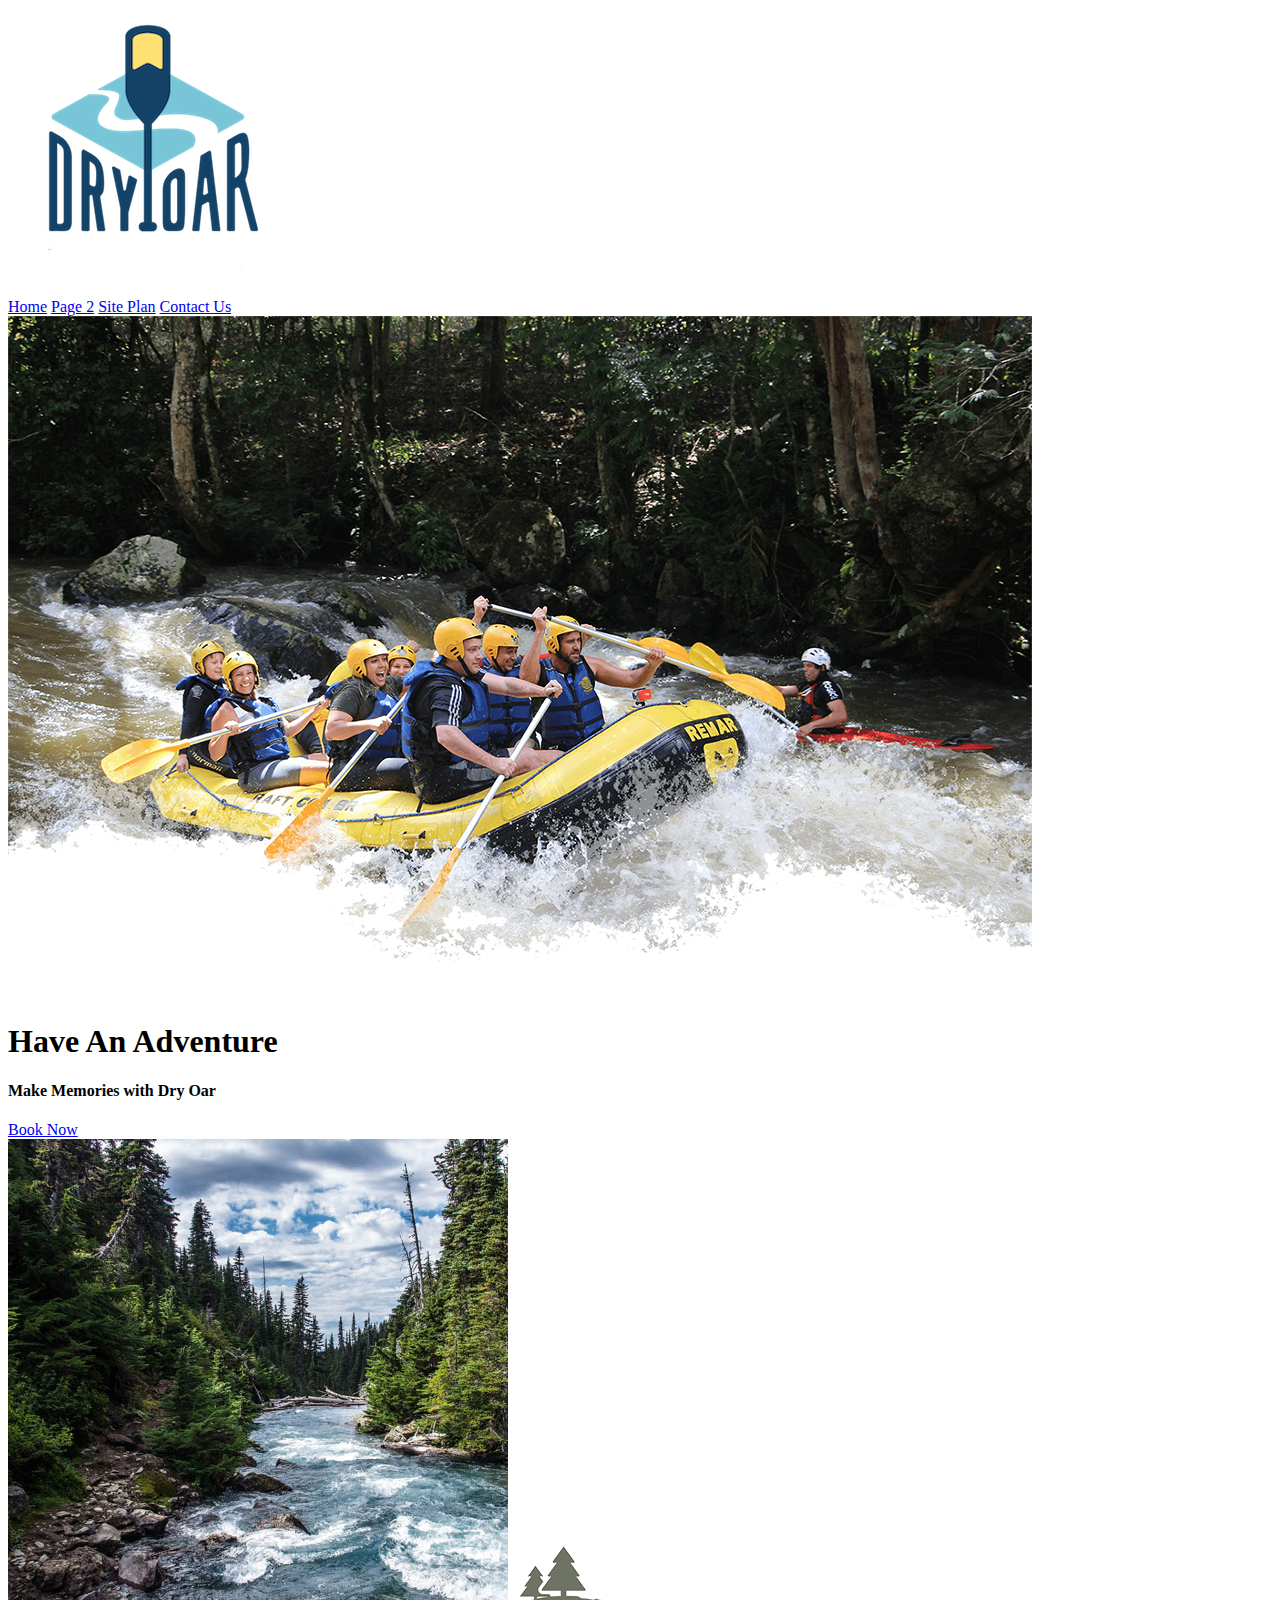
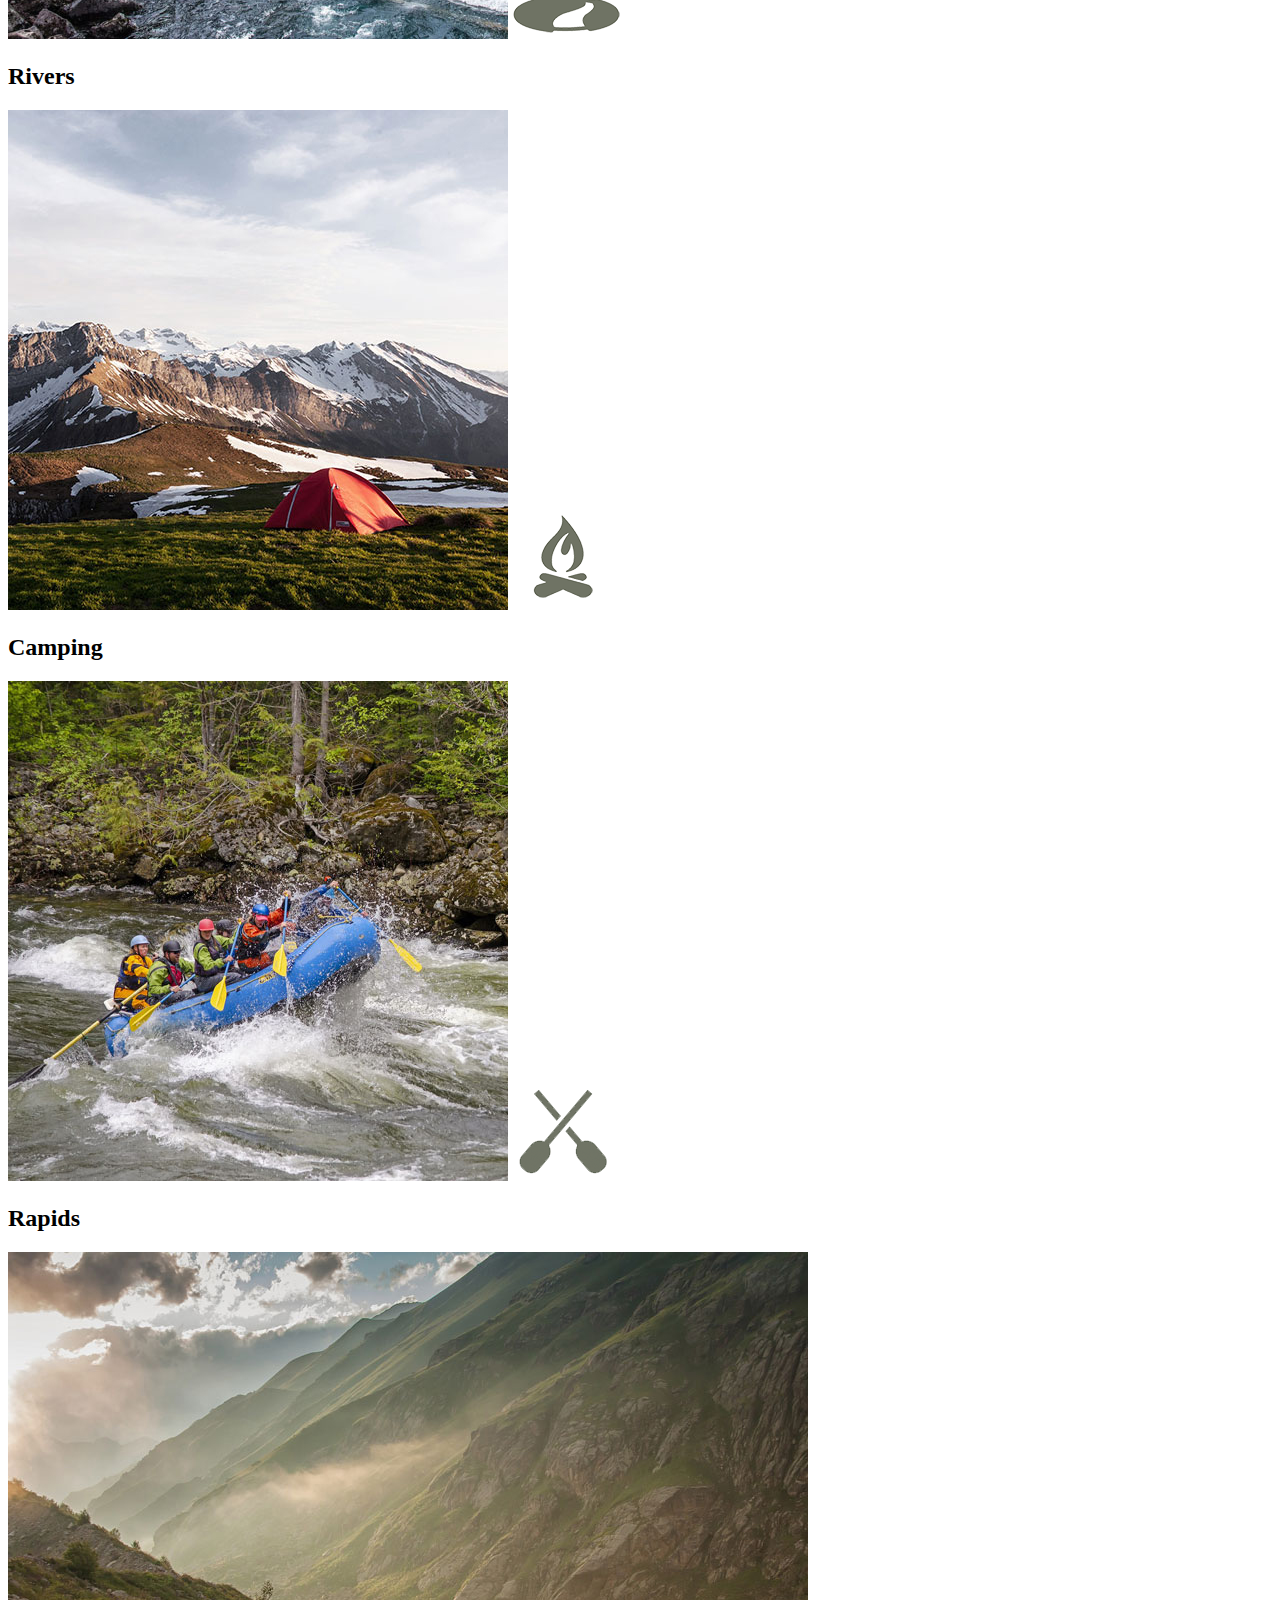
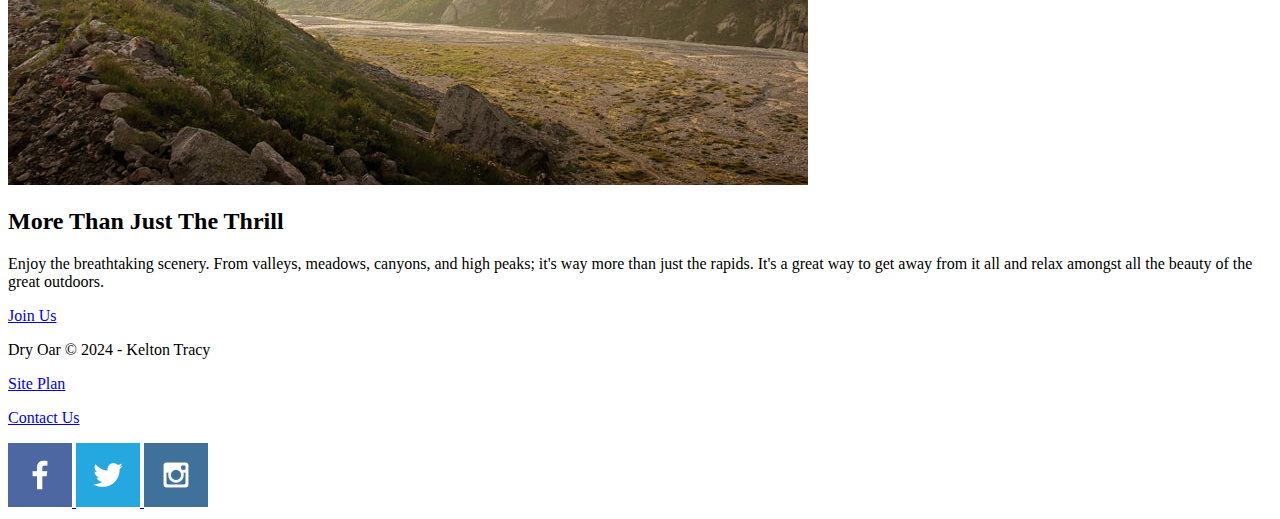
==== wwr/index.html @ 17cdfa33 "Finished the outline for the WWR page" ====
<!DOCTYPE html>
<html lang="en">
<head>
    <meta charset="UTF-8">
    <meta http-equiv="X-UA-Compatible" content="IE=edge">
    <meta name="viewport" content="width=device-width, initial-scale=1.0">
    <title>Whitewater Rafting Vacations | Dry Oar Boating | Home</title>
</head>
<body>
    <header>
        <a id="logo_link" href="index.html">
            <img class ="logo" src="images/logo.png" alt="dryoarlogo.png" alt="Dry Oar Logo">
        </a>
        <nav>
            <a href="index.html">Home</a>
            <a href="#">Page 2</a>
            <a href="site-plan-rafting.html">Site Plan</a>
            <a href="contactus.html">Contact Us</a>
        </nav>
    </header>
    <div id="hero">
        <div id="hero-box">
            <img id="hero-img" src="images/hero.png" alt="People enjoying white water rafting">
        </div>
        <section id="hero-msg">
            <h1 class="home-title">Have An Adventure</h1>
            <h4>Make Memories with Dry Oar </h4>
            <div class='button-box'>
                <a class='book' href="contactus.html">Book Now</a>
            </div>
        </section>
    </div>
    <main class="home-grid">
        <section class="rivers-card">
            <img class="card-img" src="images/rivers.jpg" alt="river in forest">
            <img class="icon" src="images/river_icon.png" alt="river icon">
            <h2>Rivers</h2>
        </section>
        <section class="camping-card">
            <img class="card-img" src="images/camping.jpg" alt="tent in mountains">
            <img class="icon" src="images/fire_icon.png" alt="fire icon">
            <h2>Camping</h2>
        </section>
        <section class="rapids-card">
            <img class="card-img" src="images/rapids.jpg" alt="rafting boat">
            <img class="icon" src="images/oars.png" alt="oars icon">
            <h2>Rapids</h2>
        </section>
        <img class="mountains" src="images/mountains.jpg" alt="Misty mountains">
    <section class="msg">
        <h2>More Than Just The Thrill</h2>
        <p>Enjoy the breathtaking scenery. From valleys, meadows, canyons, and high peaks; it's way more than just the rapids. It's a great way to get away from it all and relax amongst all the beauty of the great outdoors. </p>
        <a class='join' href="rivers.html">Join Us</a>
    </section>
    </main>
    <footer>
        <p>Dry Oar &copy; 2024 - Kelton Tracy</p>
        <p><a href="site-plan-rafting.html">Site Plan</a></p>
        <p><a href="contactus.html">Contact Us</a></p>
        <div class="social">
            <a href="https://facebook.com">
                <img src="images/facebook.png" alt="fb icon">
            </a>
            <a href="https://twitter.com">
                <img src="images/twitter.png" alt="twitter icon">
            </a>
            <a href="https://instagram.com">
                <img src="images/instagram.png" alt="instagram icon">
            </a>
        </div>
    </footer>
</body>
</html>
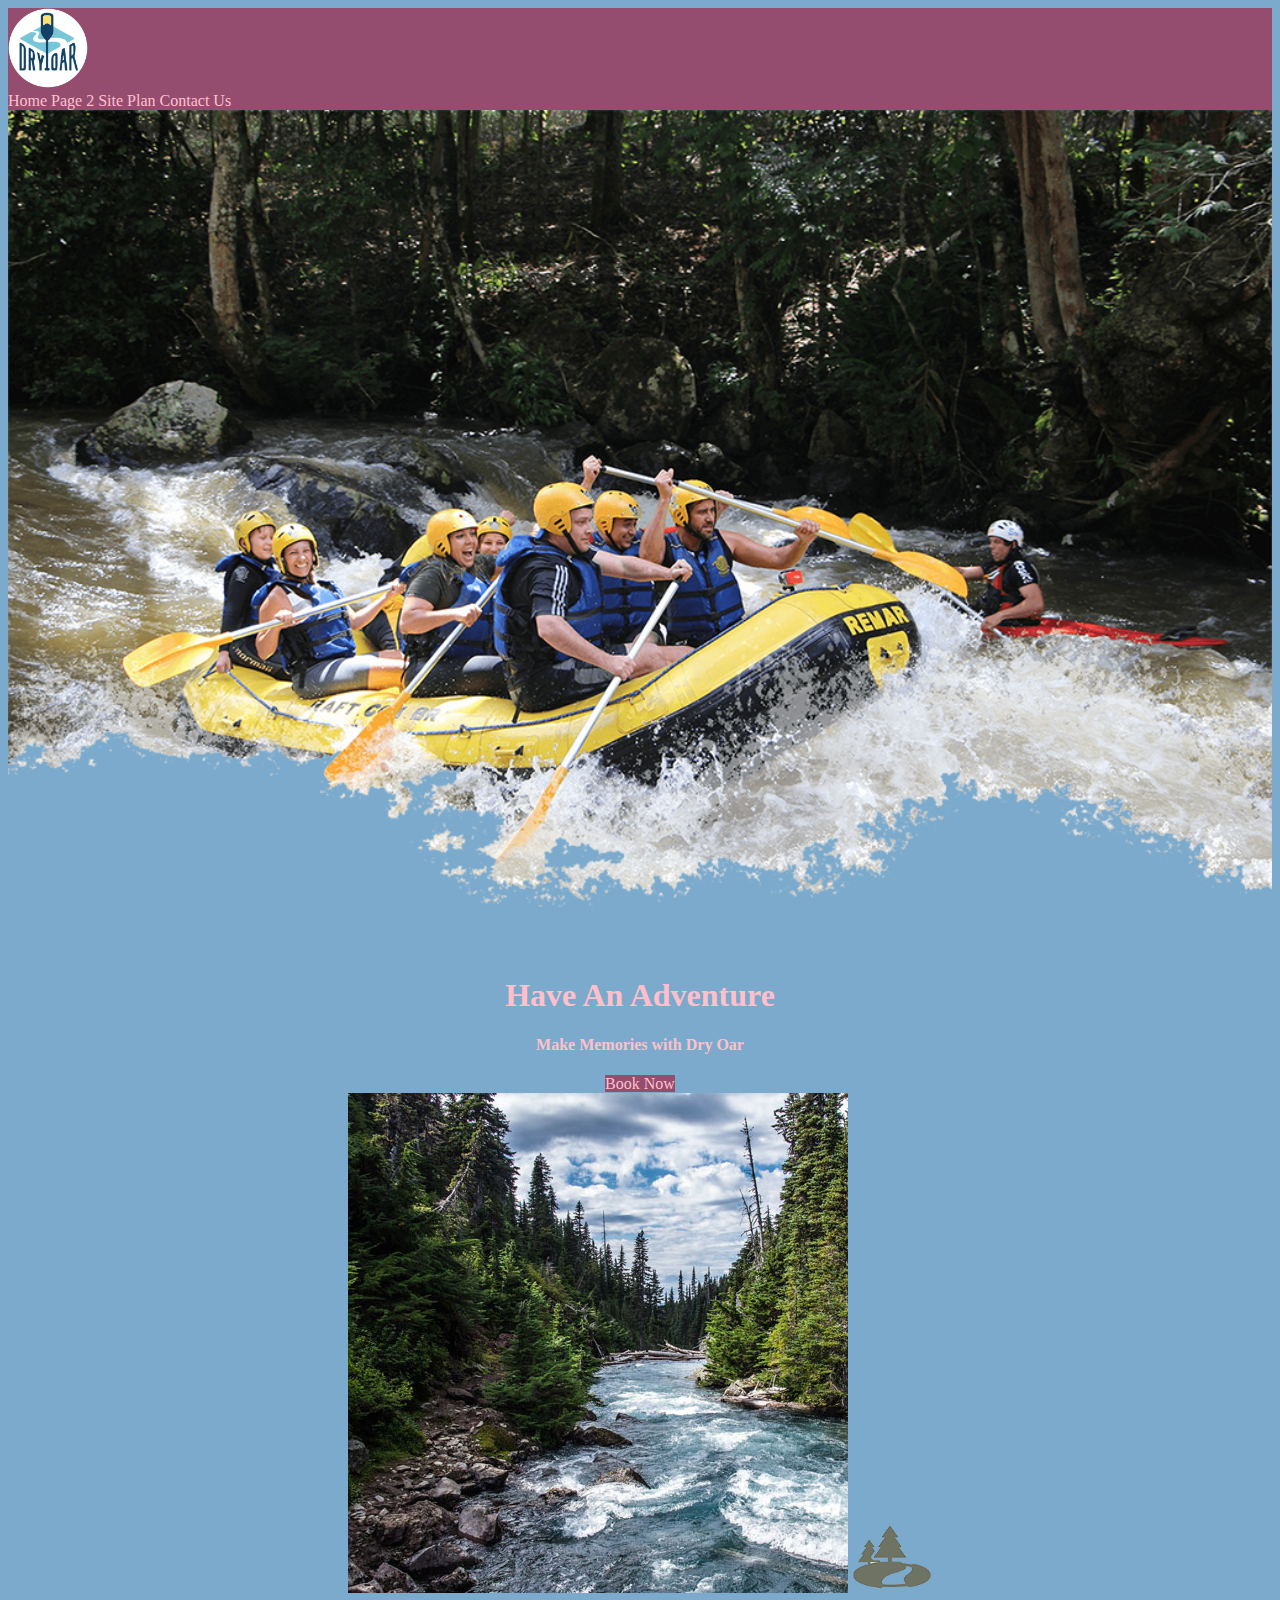
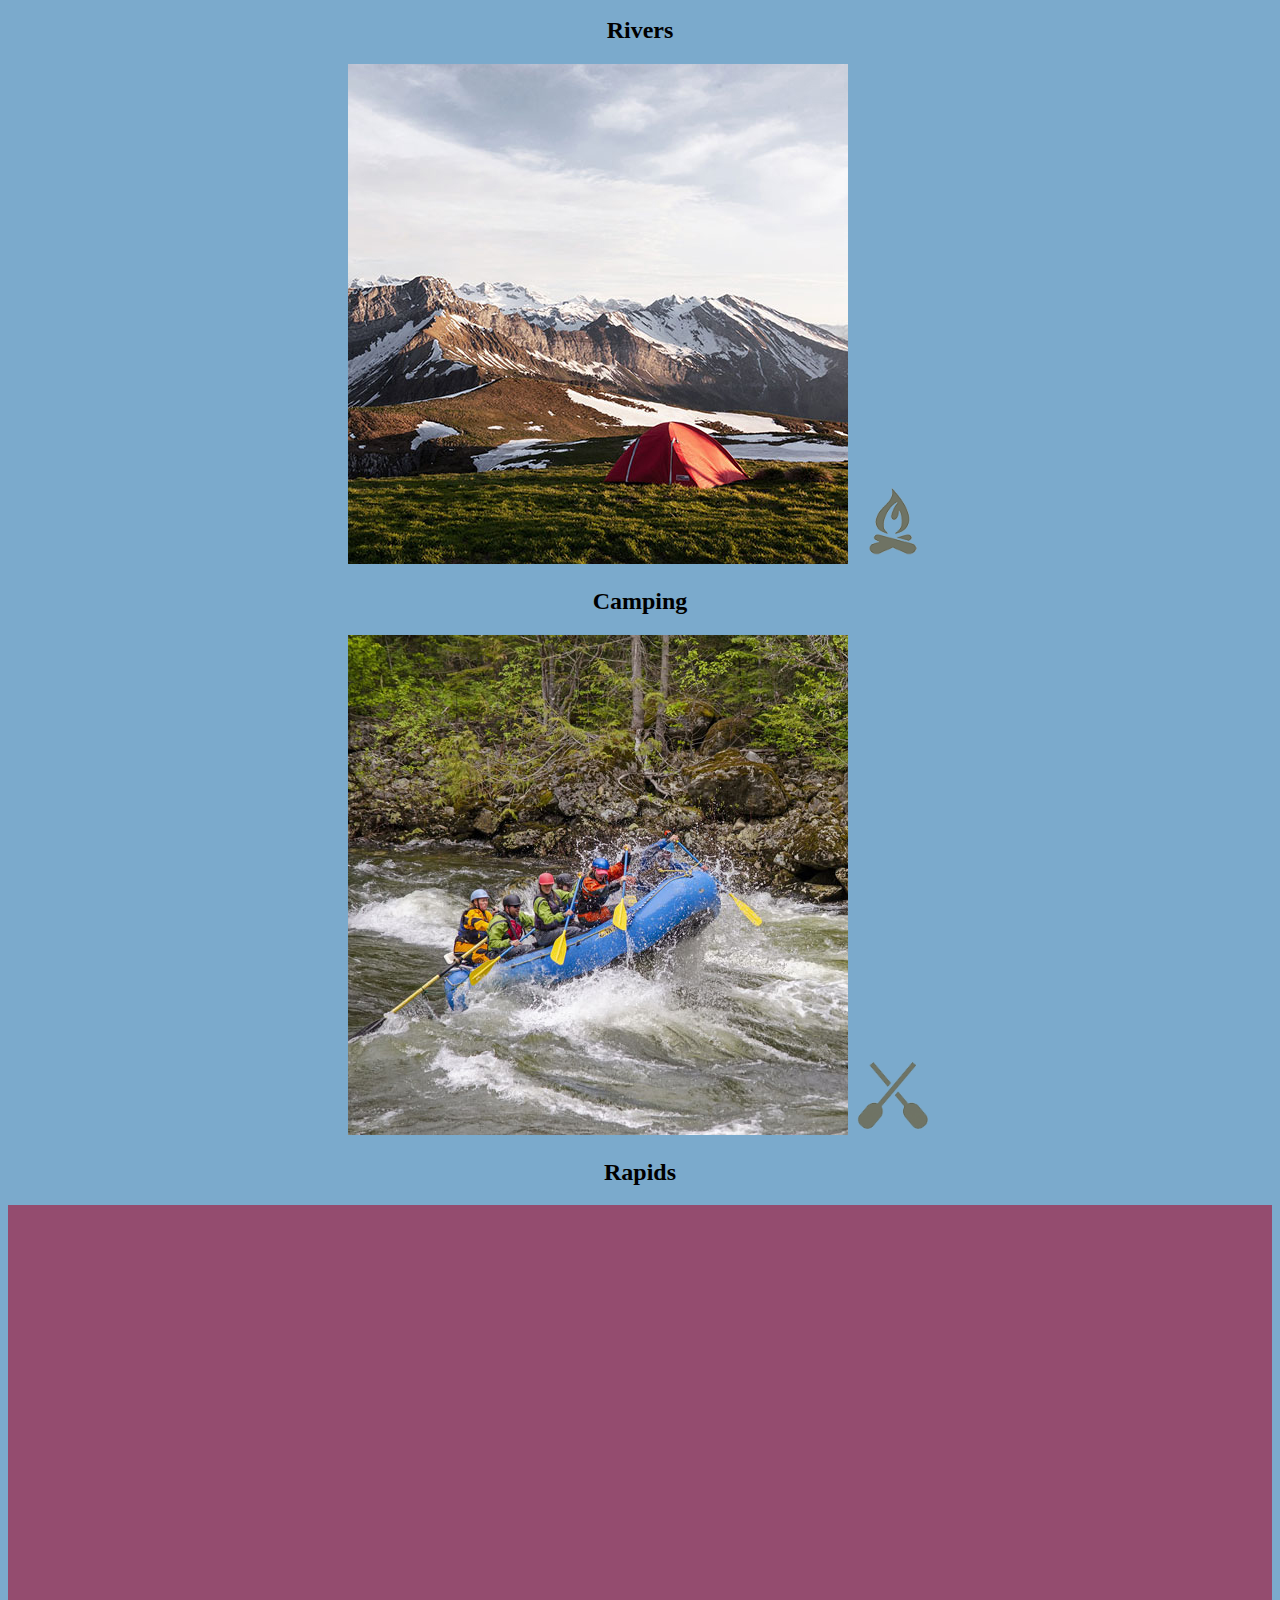
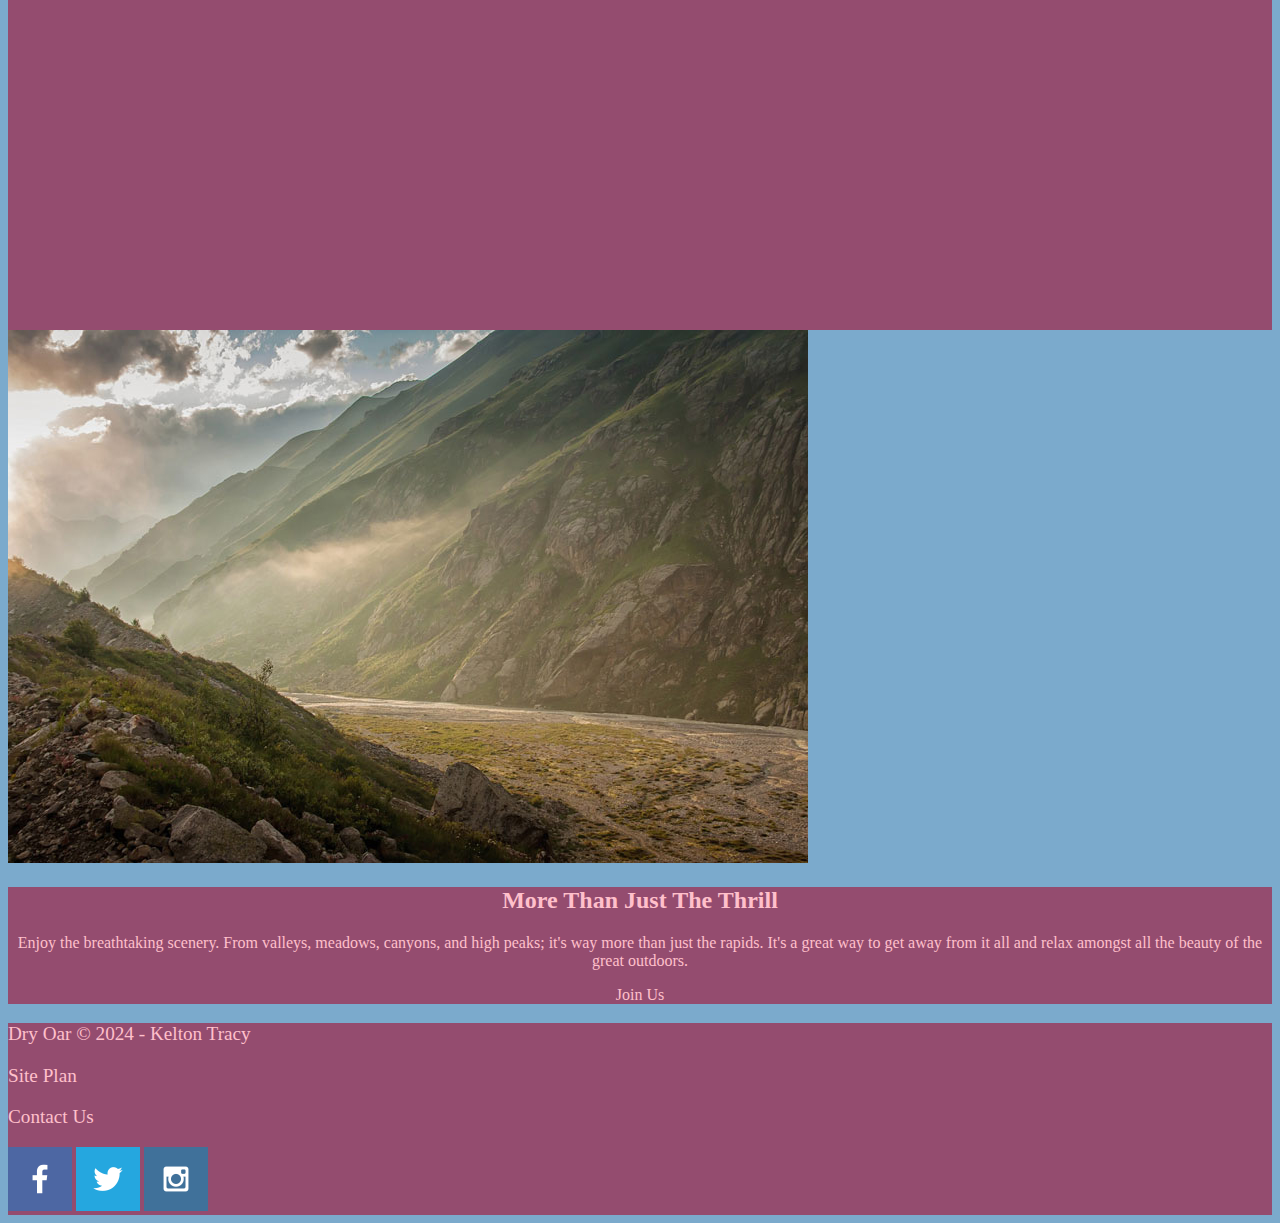
==== commit 5188bc08: "finished Adding More HTML and CSS to my WWR site" ====
--- a/wwr/index.html
+++ b/wwr/index.html
@@ -5,8 +5,10 @@
     <meta http-equiv="X-UA-Compatible" content="IE=edge">
     <meta name="viewport" content="width=device-width, initial-scale=1.0">
     <title>Whitewater Rafting Vacations | Dry Oar Boating | Home</title>
+    <link rel="stylesheet" href="styles/style.css">
 </head>
 <body>
+    <div id="content">
     <header>
         <a id="logo_link" href="index.html">
             <img class ="logo" src="images/logo.png" alt="dryoarlogo.png" alt="Dry Oar Logo">
@@ -46,6 +48,7 @@
             <img class="icon" src="images/oars.png" alt="oars icon">
             <h2>Rapids</h2>
         </section>
+        <div id="background"></div>
         <img class="mountains" src="images/mountains.jpg" alt="Misty mountains">
     <section class="msg">
         <h2>More Than Just The Thrill</h2>
@@ -58,16 +61,17 @@
         <p><a href="site-plan-rafting.html">Site Plan</a></p>
         <p><a href="contactus.html">Contact Us</a></p>
         <div class="social">
-            <a href="https://facebook.com">
+            <a href="https://facebook.com" target ="_blank">
                 <img src="images/facebook.png" alt="fb icon">
             </a>
-            <a href="https://twitter.com">
+            <a href="https://twitter.com" target ="_blank">
                 <img src="images/twitter.png" alt="twitter icon">
             </a>
-            <a href="https://instagram.com">
+            <a href="https://instagram.com" target="_blank">
                 <img src="images/instagram.png" alt="instagram icon">
             </a>
         </div>
     </footer>
+    </div>
 </body>
 </html>--- a/wwr/styles/style.css
+++ b/wwr/styles/style.css
@@ -0,0 +1,89 @@
+#content {
+    max-width: 1600px;
+    margin: 0 auto;
+}
+
+nav a {
+    text-align: center;
+    color: pink;
+    text-decoration: none;
+}
+
+#hero-msg h1, #hero-msg h4 {
+    text-align: center;
+}
+
+.button-box {
+    text-align: center;
+}
+
+main section {
+    text-align: center;
+}
+
+#background {
+    height: 725px;
+    background-color:#944C6F;
+}
+
+body {
+    background-color:#7BAACC;
+}
+header {
+    background-color:#944C6F;
+}
+nav a:hover {
+    background-color: white;
+    color:red
+}
+.book, .join {
+    background-color:#944C6F;
+    color:pink;
+    text-decoration: none;
+}
+.book:hover, .join:hover {
+    background-color:#944C6F;
+    color:red
+}
+
+.msg {
+    background-color:#944C6F;
+}
+footer {
+    background-color:#944C6F;
+    color:pink
+}
+.home-title {
+    color: pink
+}
+h4 {
+    color: pink
+}
+.msg h2 {
+    color: pink
+}
+.msg p {
+    color:pink
+}
+footer a {
+    color:pink;
+    text-decoration: none;
+}
+footer a:hover {
+    color: red
+}
+.icon {
+    width: 80px
+}
+.logo {
+    width: 80px
+}
+#hero-img {
+    width: 100%
+}
+footer p {
+    font-size: 1.2em;
+}
+footer p a:hover {
+    text-decoration: underline;
+}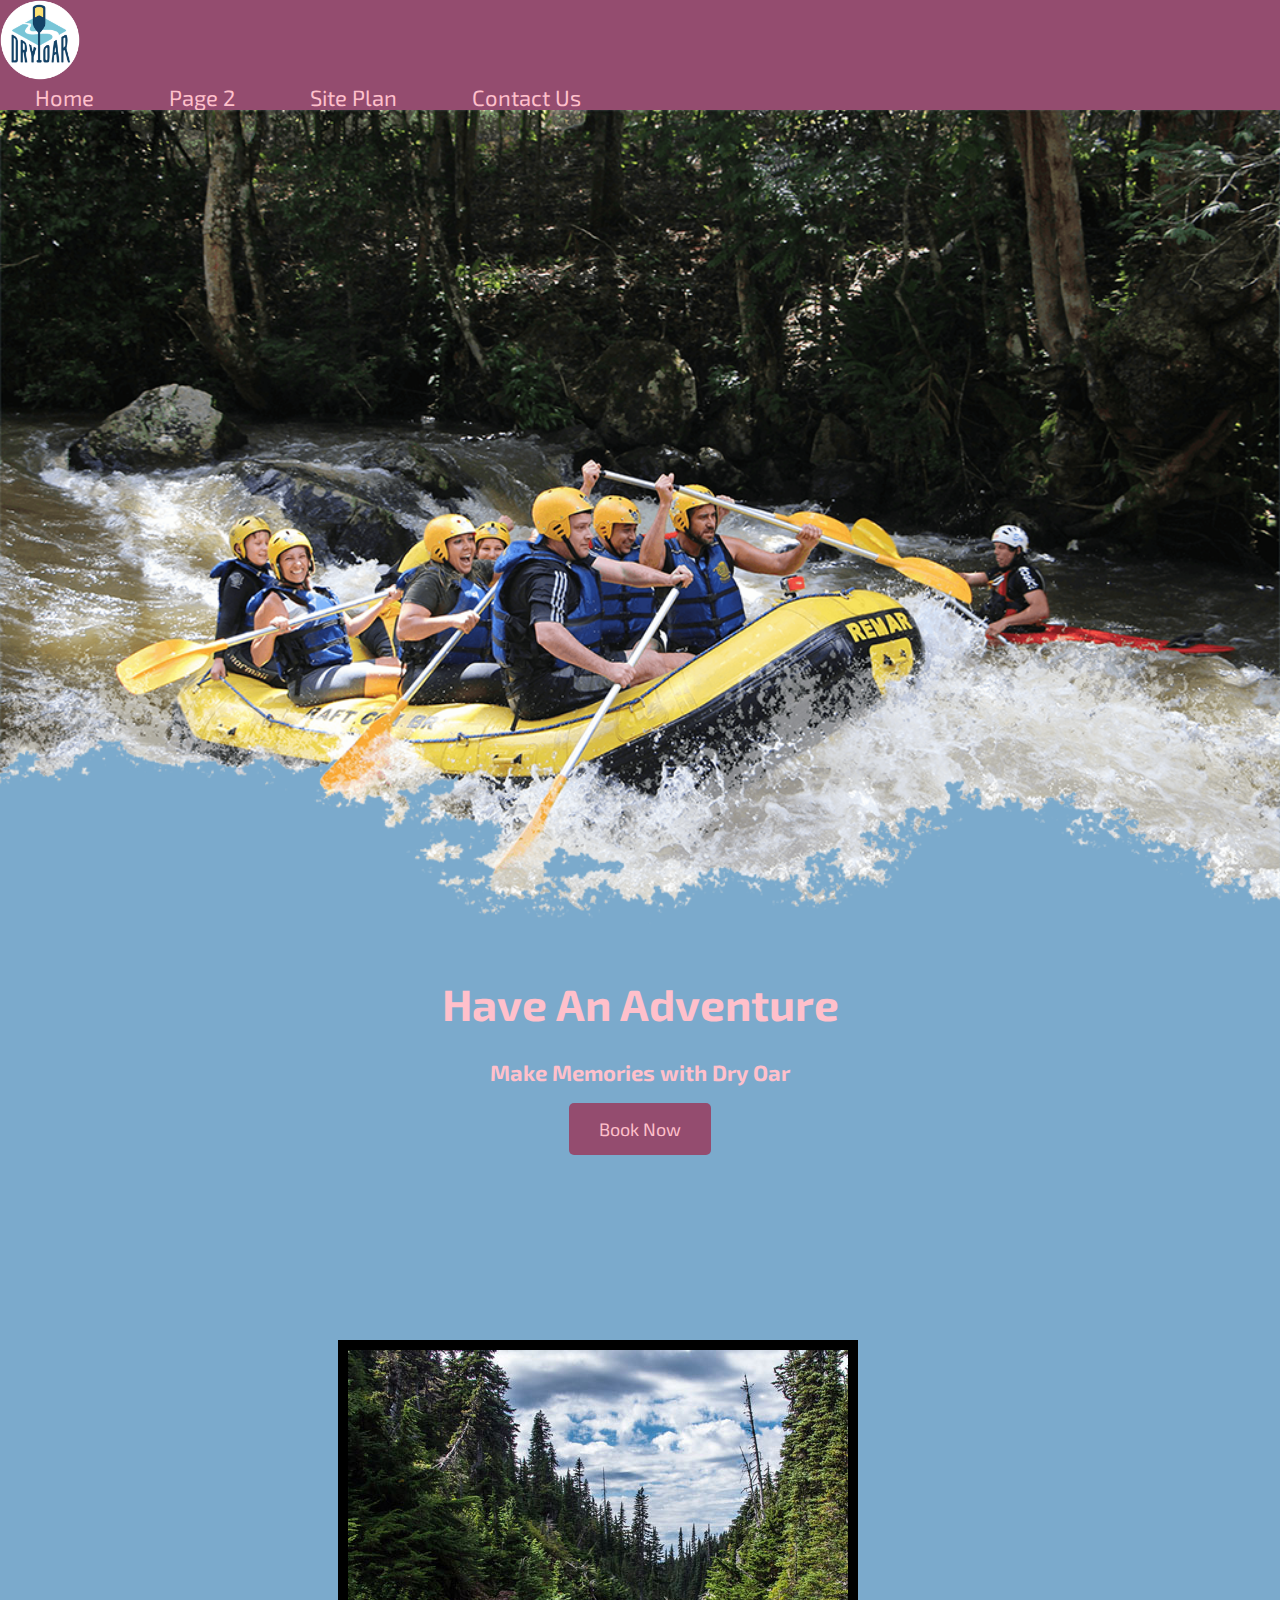
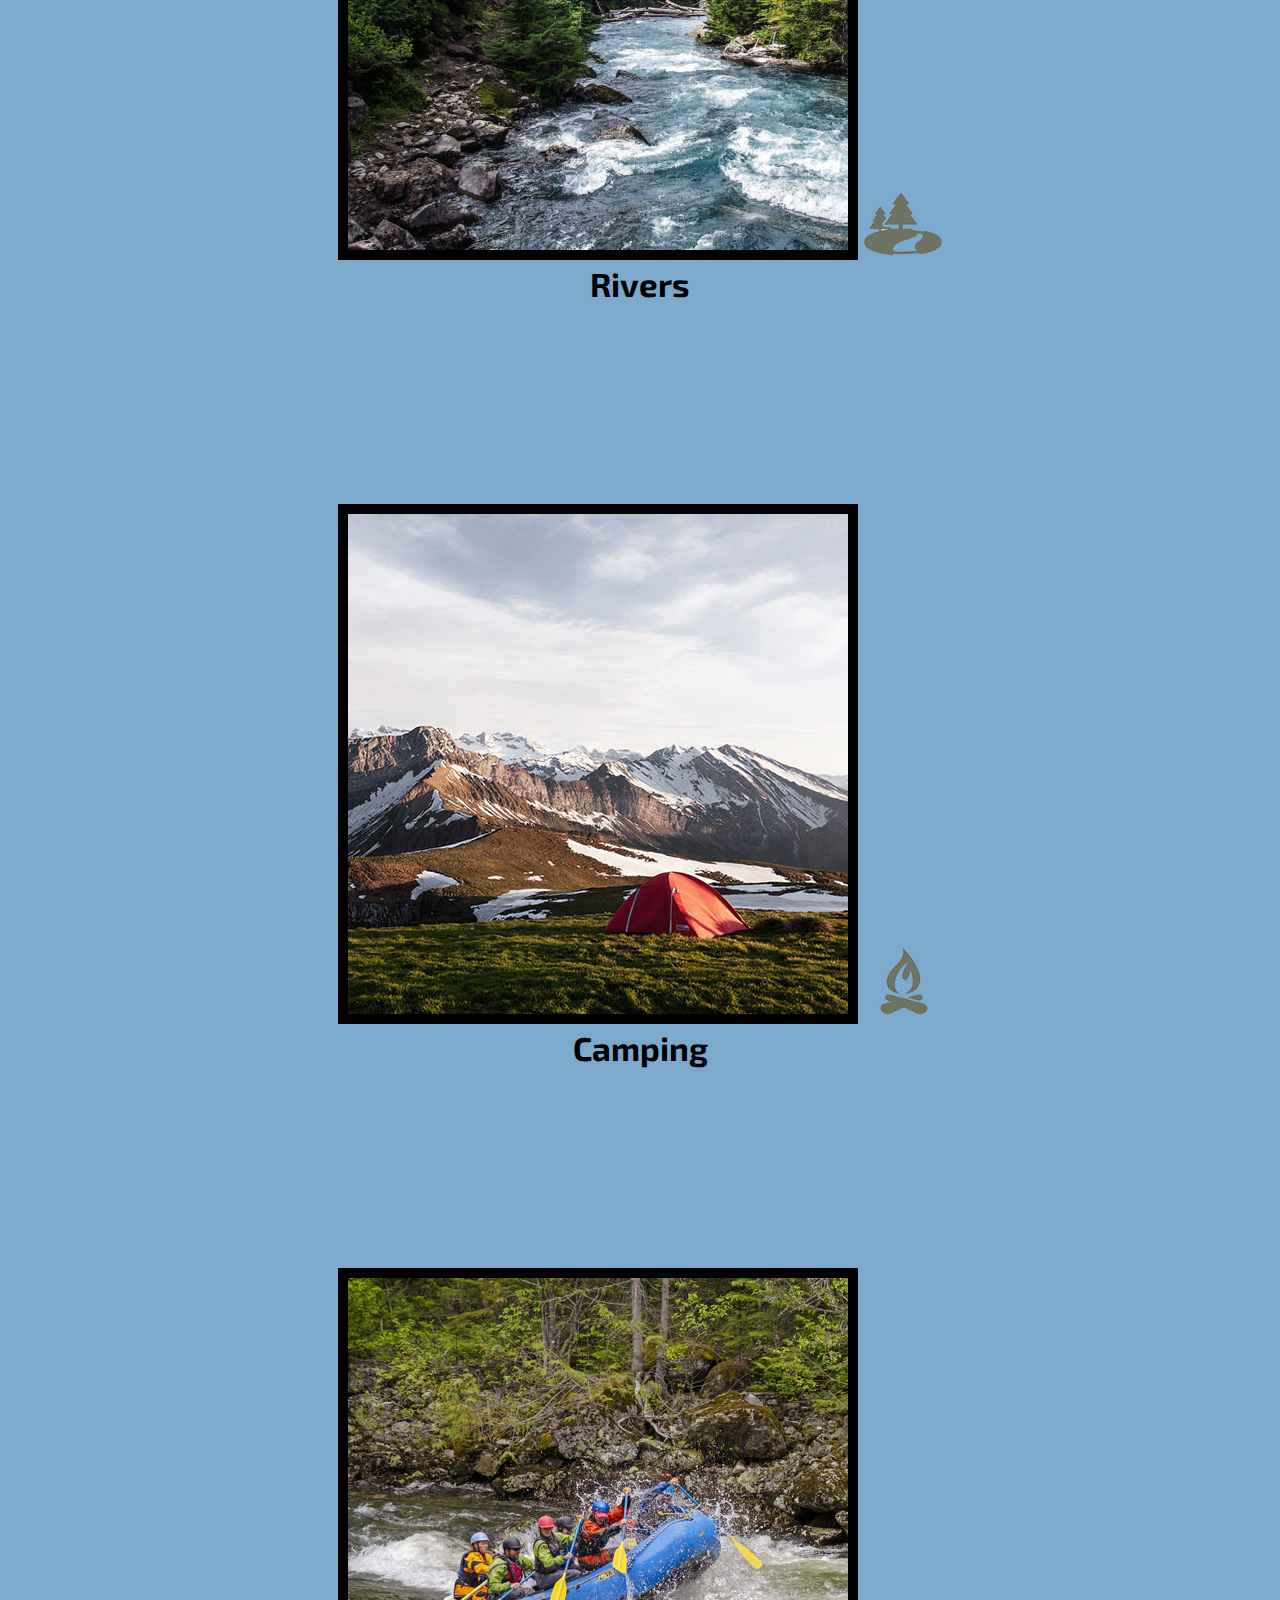
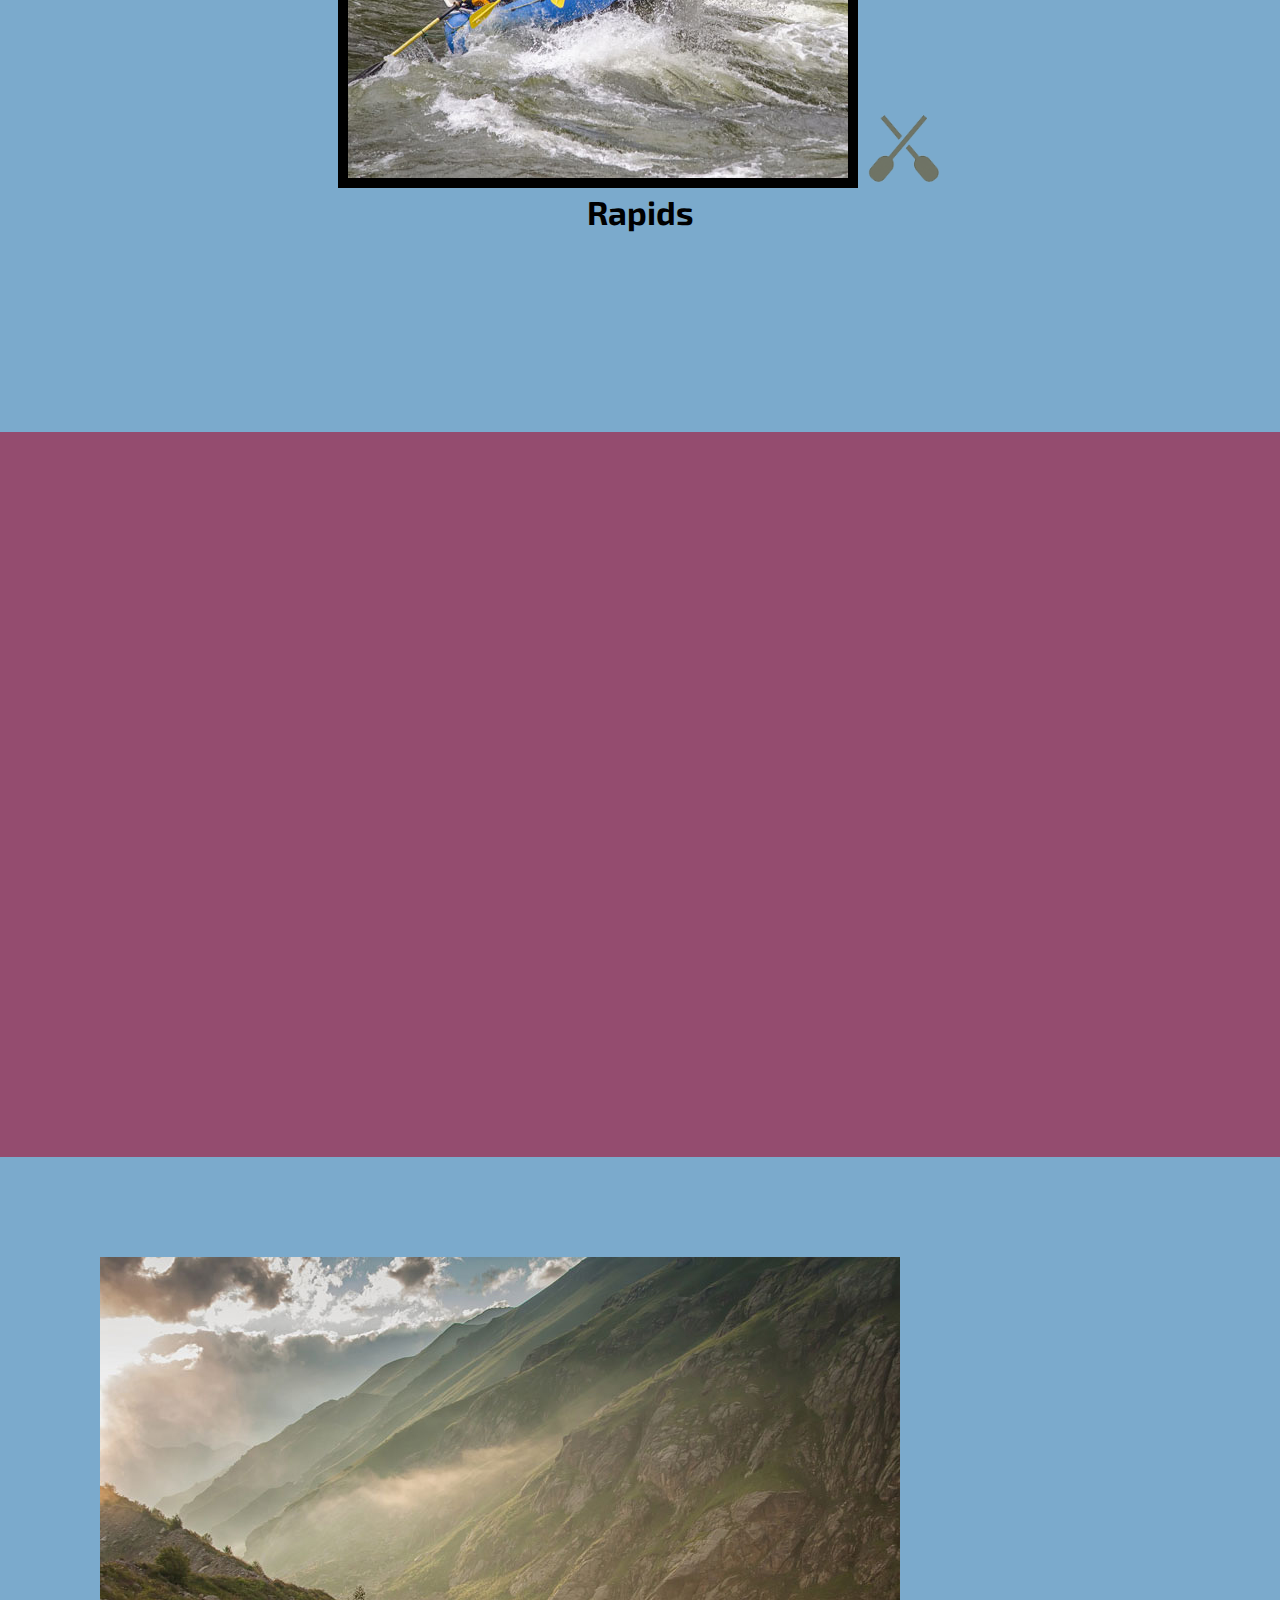
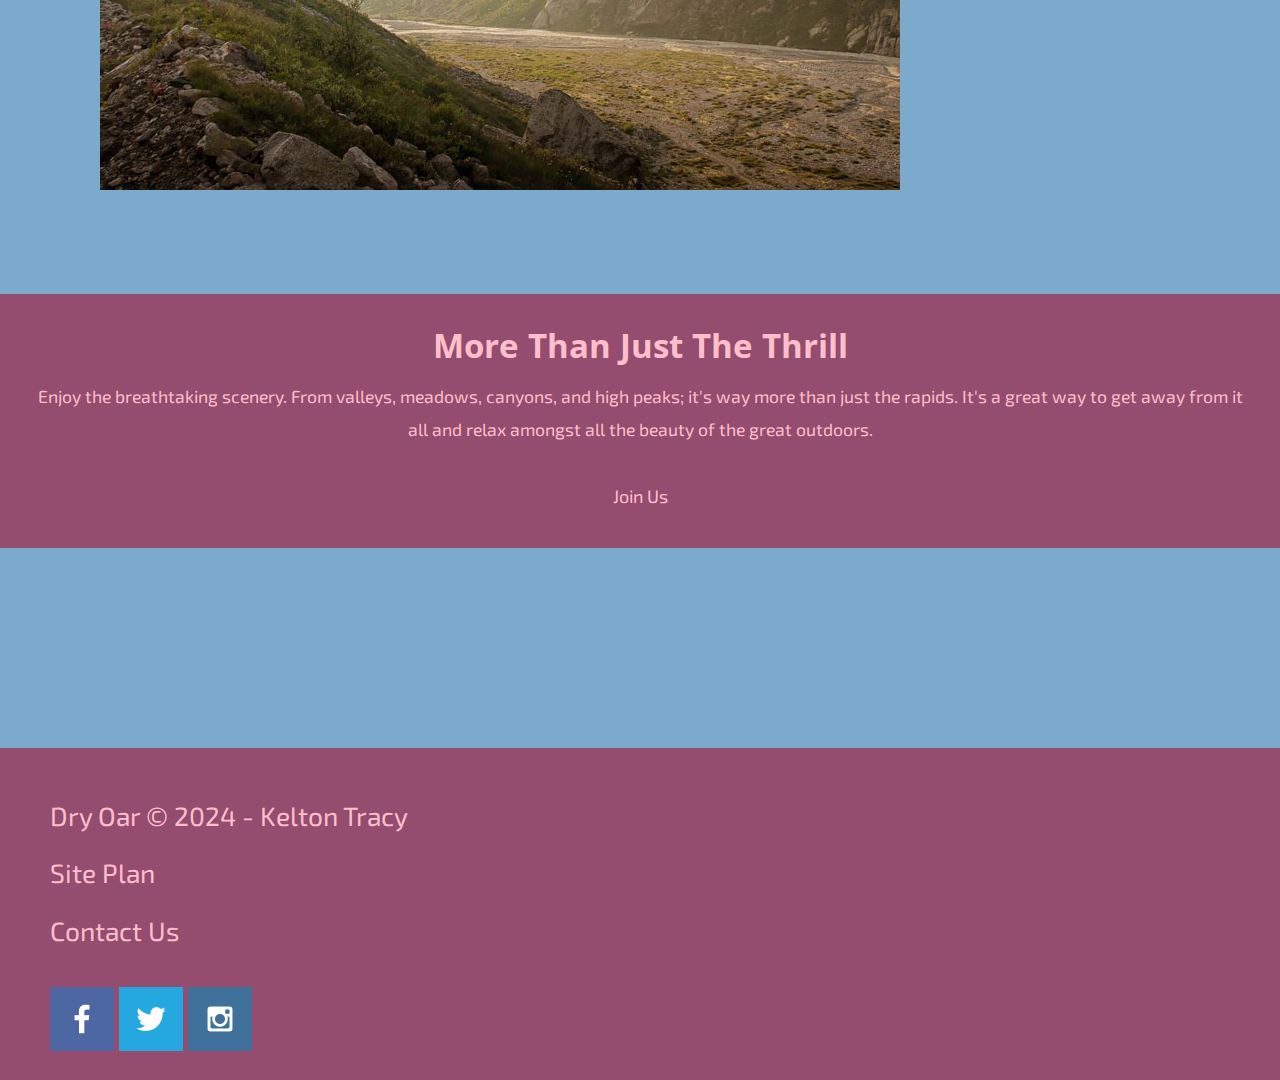
==== commit 2370ea88: "I finished the ICE6 challenge" ====
--- a/wwr/index.html
+++ b/wwr/index.html
@@ -11,7 +11,7 @@
     <div id="content">
     <header>
         <a id="logo_link" href="index.html">
-            <img class ="logo" src="images/logo.png" alt="dryoarlogo.png" alt="Dry Oar Logo">
+            <img class ="logo" src="images/logo.png" alt="Dry Oar Logo">
         </a>
         <nav>
             <a href="index.html">Home</a>
--- a/wwr/styles/style.css
+++ b/wwr/styles/style.css
@@ -1,3 +1,5 @@
+@import url('https://fonts.googleapis.com/css2?family=Exo+2:ital,wght@0,100..900;1,100..900&family=Open+Sans:ital,wght@0,300..800;1,300..800&display=swap');
+
 #content {
     max-width: 1600px;
     margin: 0 auto;
@@ -7,6 +9,7 @@
     text-align: center;
     color: pink;
     text-decoration: none;
+    padding: 35px;
 }
 
 #hero-msg h1, #hero-msg h4 {
@@ -28,7 +31,15 @@
 
 body {
     background-color:#7BAACC;
+    font-family: 'Exo 2', sans-serif;
+    font-size: 22px;
+    margin: 0;
+    padding: 0;
 }
+h2 {
+    margin: 0;
+}
+
 header {
     background-color:#944C6F;
 }
@@ -40,6 +51,10 @@
     background-color:#944C6F;
     color:pink;
     text-decoration: none;
+    font-size: 18px;
+    padding: 15px 30px;
+    margin-top: 50px;
+    border-radius: 5px;
 }
 .book:hover, .join:hover {
     background-color:#944C6F;
@@ -48,22 +63,32 @@
 
 .msg {
     background-color:#944C6F;
+    line-height: 1.5em;
+    padding: 35px;
 }
 footer {
     background-color:#944C6F;
-    color:pink
+    color:pink;
+    padding: 25px 50px;
+    margin-top: 200px;
 }
 .home-title {
-    color: pink
+    color: pink;
+    font-family: 'Exo 2', sans-serif;
+    font-size: 2em;
+    margin-top: 10px;
 }
 h4 {
     color: pink
 }
 .msg h2 {
-    color: pink
+    color: pink;
+    font-family: 'Open sans', sans-serif;
 }
 .msg p {
-    color:pink
+    color:pink;
+    font-size: .8em;
+    padding-bottom: 15px;
 }
 footer a {
     color:pink;
@@ -73,7 +98,8 @@
     color: red
 }
 .icon {
-    width: 80px
+    width: 80px;
+    padding-top: 15px;
 }
 .logo {
     width: 80px
@@ -86,4 +112,22 @@
 }
 footer p a:hover {
     text-decoration: underline;
+}
+#logo_link {
+    padding-top: 5px;
+}
+footer .social img {
+    padding-top: 15px;
+}
+.rivers-card, .camping-card, .rapids-card {
+    margin: 200px 0;
+}
+.card-img {
+    border: 10px solid black
+}
+main section img {
+    box-sizing: border-box;
+}
+.mountains {
+    margin: 100px;
 }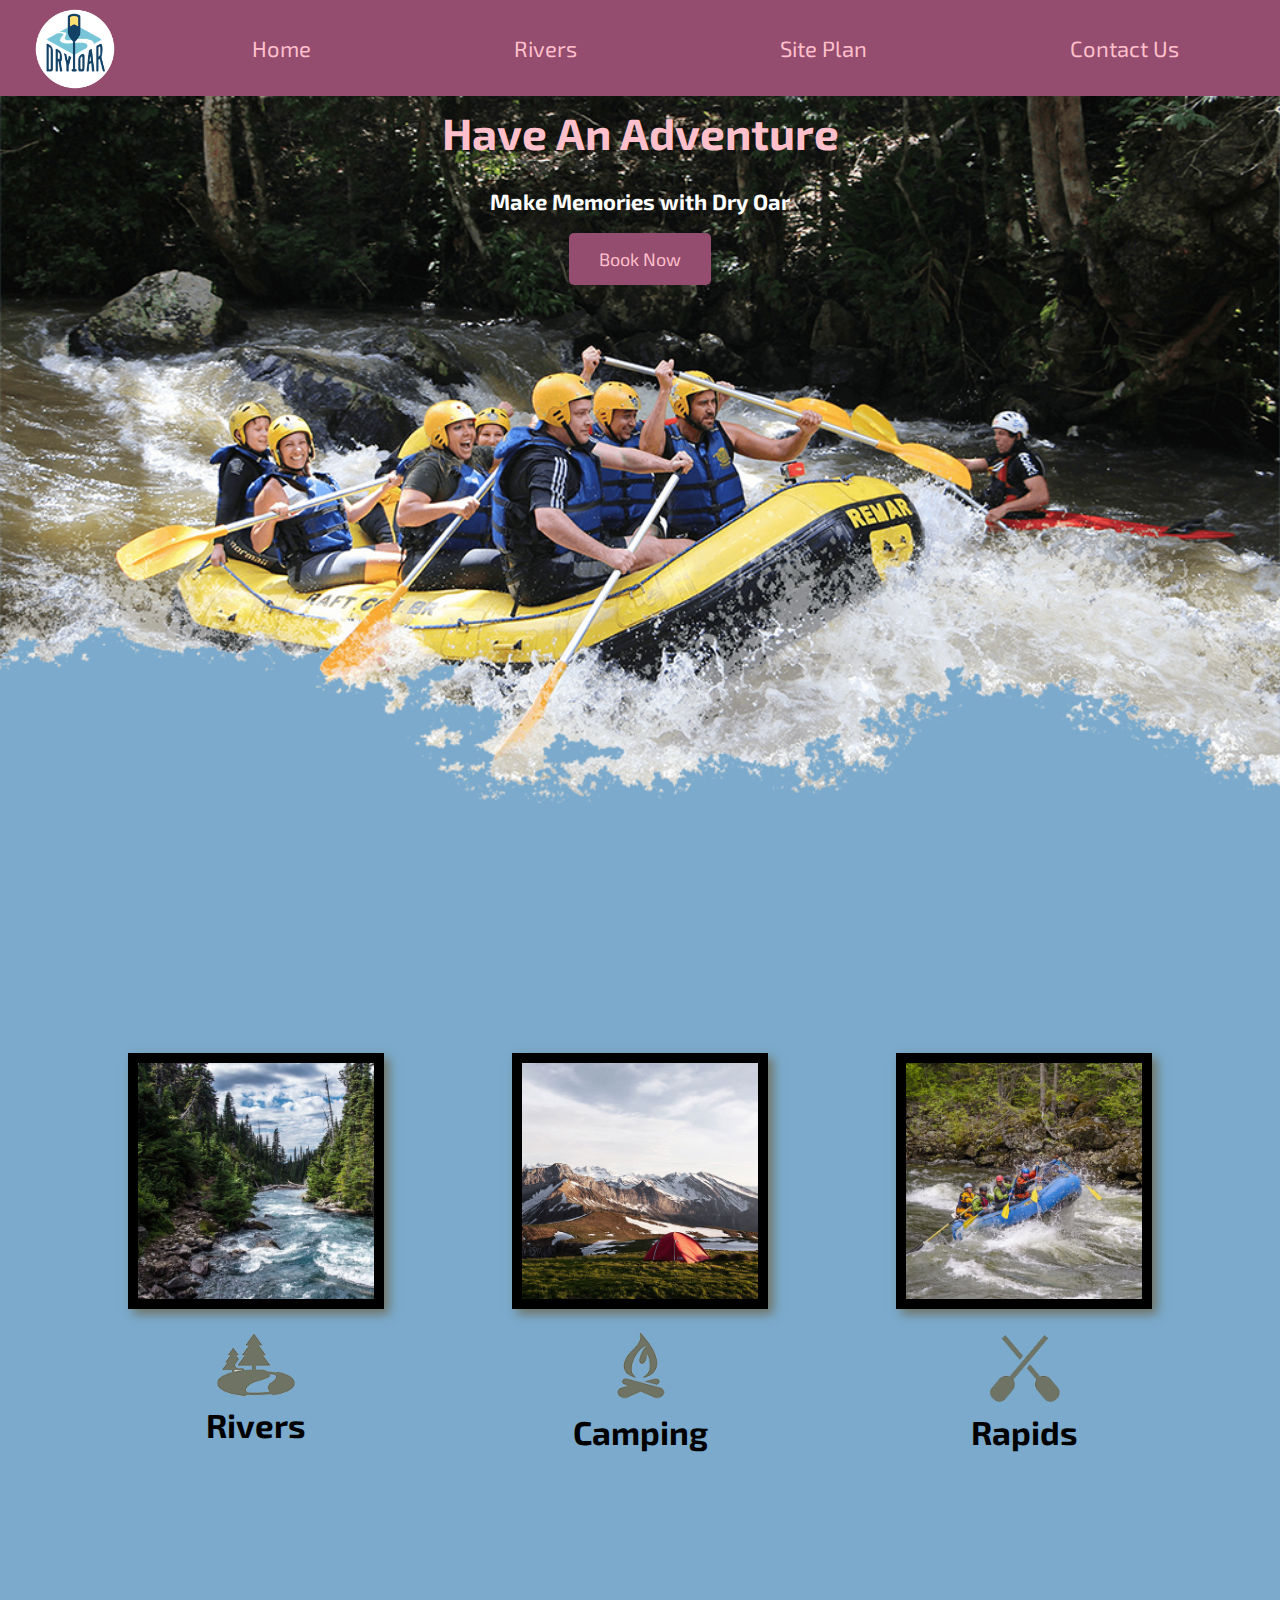
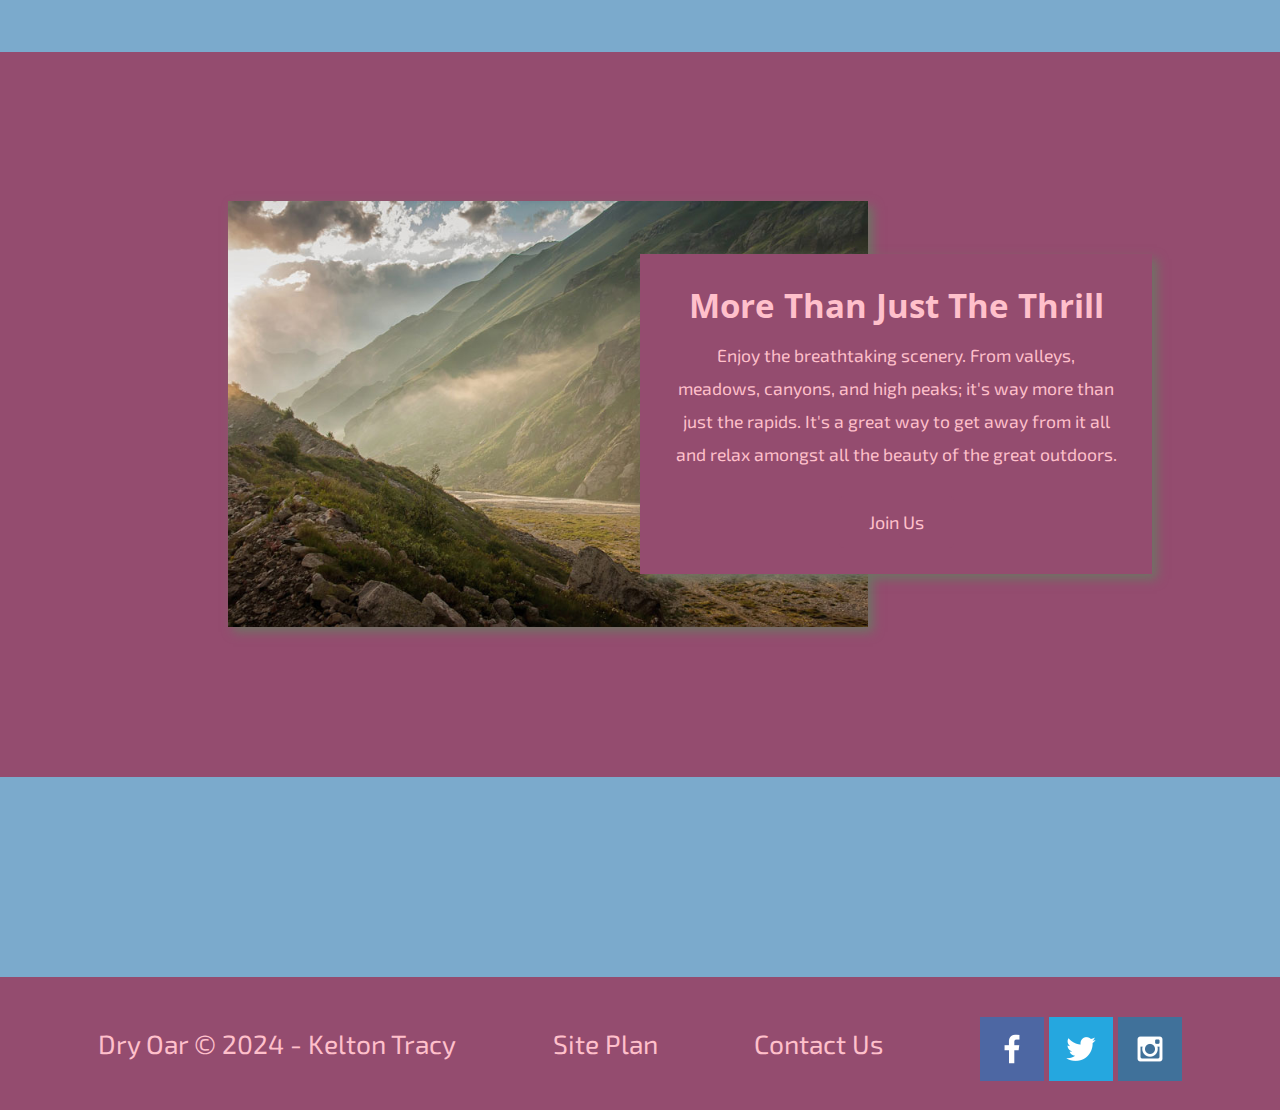
==== commit f6a9fa5c: "I have finished the second page of the WWR page." ====
--- a/wwr/index.html
+++ b/wwr/index.html
@@ -15,7 +15,7 @@
         </a>
         <nav>
             <a href="index.html">Home</a>
-            <a href="#">Page 2</a>
+            <a href="rivers.html">Rivers</a>
             <a href="site-plan-rafting.html">Site Plan</a>
             <a href="contactus.html">Contact Us</a>
         </nav>
--- a/wwr/styles/style.css
+++ b/wwr/styles/style.css
@@ -42,6 +42,8 @@
 
 header {
     background-color:#944C6F;
+    display: grid;
+    grid-template-columns: 150px auto;
 }
 nav a:hover {
     background-color: white;
@@ -71,6 +73,9 @@
     color:pink;
     padding: 25px 50px;
     margin-top: 200px;
+    display: flex;
+    justify-content: space-around;
+    align-items: center;
 }
 .home-title {
     color: pink;
@@ -115,6 +120,8 @@
 }
 #logo_link {
     padding-top: 5px;
+    justify-self: center;
+    align-self: center;
 }
 footer .social img {
     padding-top: 15px;
@@ -123,11 +130,146 @@
     margin: 200px 0;
 }
 .card-img {
-    border: 10px solid black
+    border: 10px solid black;
+    transition: transform .5s;
+    box-shadow: 5px 5px 10px #6f7364;
+}
+.card-img:hover {
+    opacity: .6;
+    transform: scale(1.1);
 }
 main section img {
     box-sizing: border-box;
 }
 .mountains {
     margin: 100px;
+}
+
+nav {
+    display: flex;
+    justify-content: space-around;
+}
+
+#hero {
+    display: grid;
+    grid-template-columns: 1fr 3fr 1fr;
+    margin-top: -100px;
+}
+
+#hero-box {
+    grid-column: 1/4;
+    grid-row: 1/3;
+    z-index: -1;
+}
+
+#hero-msg {
+    grid-column: 2/3;
+    grid-row: 1/2;
+    margin-top: 100px;
+}
+#hero-msg h4 {
+    color: white;
+}
+
+.home-grid {
+    display: grid;
+    grid-template-columns: repeat(10, 1fr);
+}
+
+.card-img, .mountains {
+    width: 100%;
+}
+
+.rivers-card {
+    grid-column: 2/4;
+    grid-row: 2/3;
+}
+
+.camping-card {
+    grid-column: 5/7;
+    grid-row: 2/3;
+}
+
+.rapids-card {
+    grid-column: 8/10;
+    grid-row: 2/3;
+}
+
+#background {
+    grid-column: 1/11;
+    grid-row: 4/9;
+}
+
+.mountains {
+    grid-column: 2/7;
+    grid-row: 5/8;
+    box-shadow: 5px 5px 10px #6f7364;
+}
+
+.msg {
+    grid-column: 6/10;
+    grid-row: 6/7;
+    box-shadow: 5px 5px 10px #6f7364;
+}
+
+.lines{
+    display: grid;
+    grid-template-columns: 1fr 1fr;
+}
+#pic{
+    justify-self: center;
+    grid-column: 1/2;
+    grid-row: 2/3;
+}
+#idk{
+    grid-column: 1/2;
+    justify-self: center;
+}
+#line{
+    grid-column: 2/3;
+    grid-row: 2/3;
+}
+
+@media screen and (max-width: 900px) {
+    #hero, .home-grid {
+        display: block;
+        height: auto;
+    }
+    nav, footer {
+        flex-direction: column;
+    }
+    nav a {
+        display: block;
+        padding: 15px;
+    }
+    #hero {
+        margin-top: 0;
+    }
+    #hero-msg {
+        margin-top: 0;
+    }
+    #hero-msg h4 {
+        display: none;
+    }
+    #hero-msg h1 {
+        color: #6f7364;
+    }
+    .home-title {
+        font-size: 25px;
+    }
+    .rivers-card, .camping-card, .rapids-card { 
+        margin: 50px auto;
+        width: 60%;
+    }
+    #background {
+        display: none;
+    }
+    .mountains, .msg {
+        width: 80%;
+        display: block;
+        margin: 0 auto;
+    }
+    footer {
+        margin-top: 25px;
+    }
 }